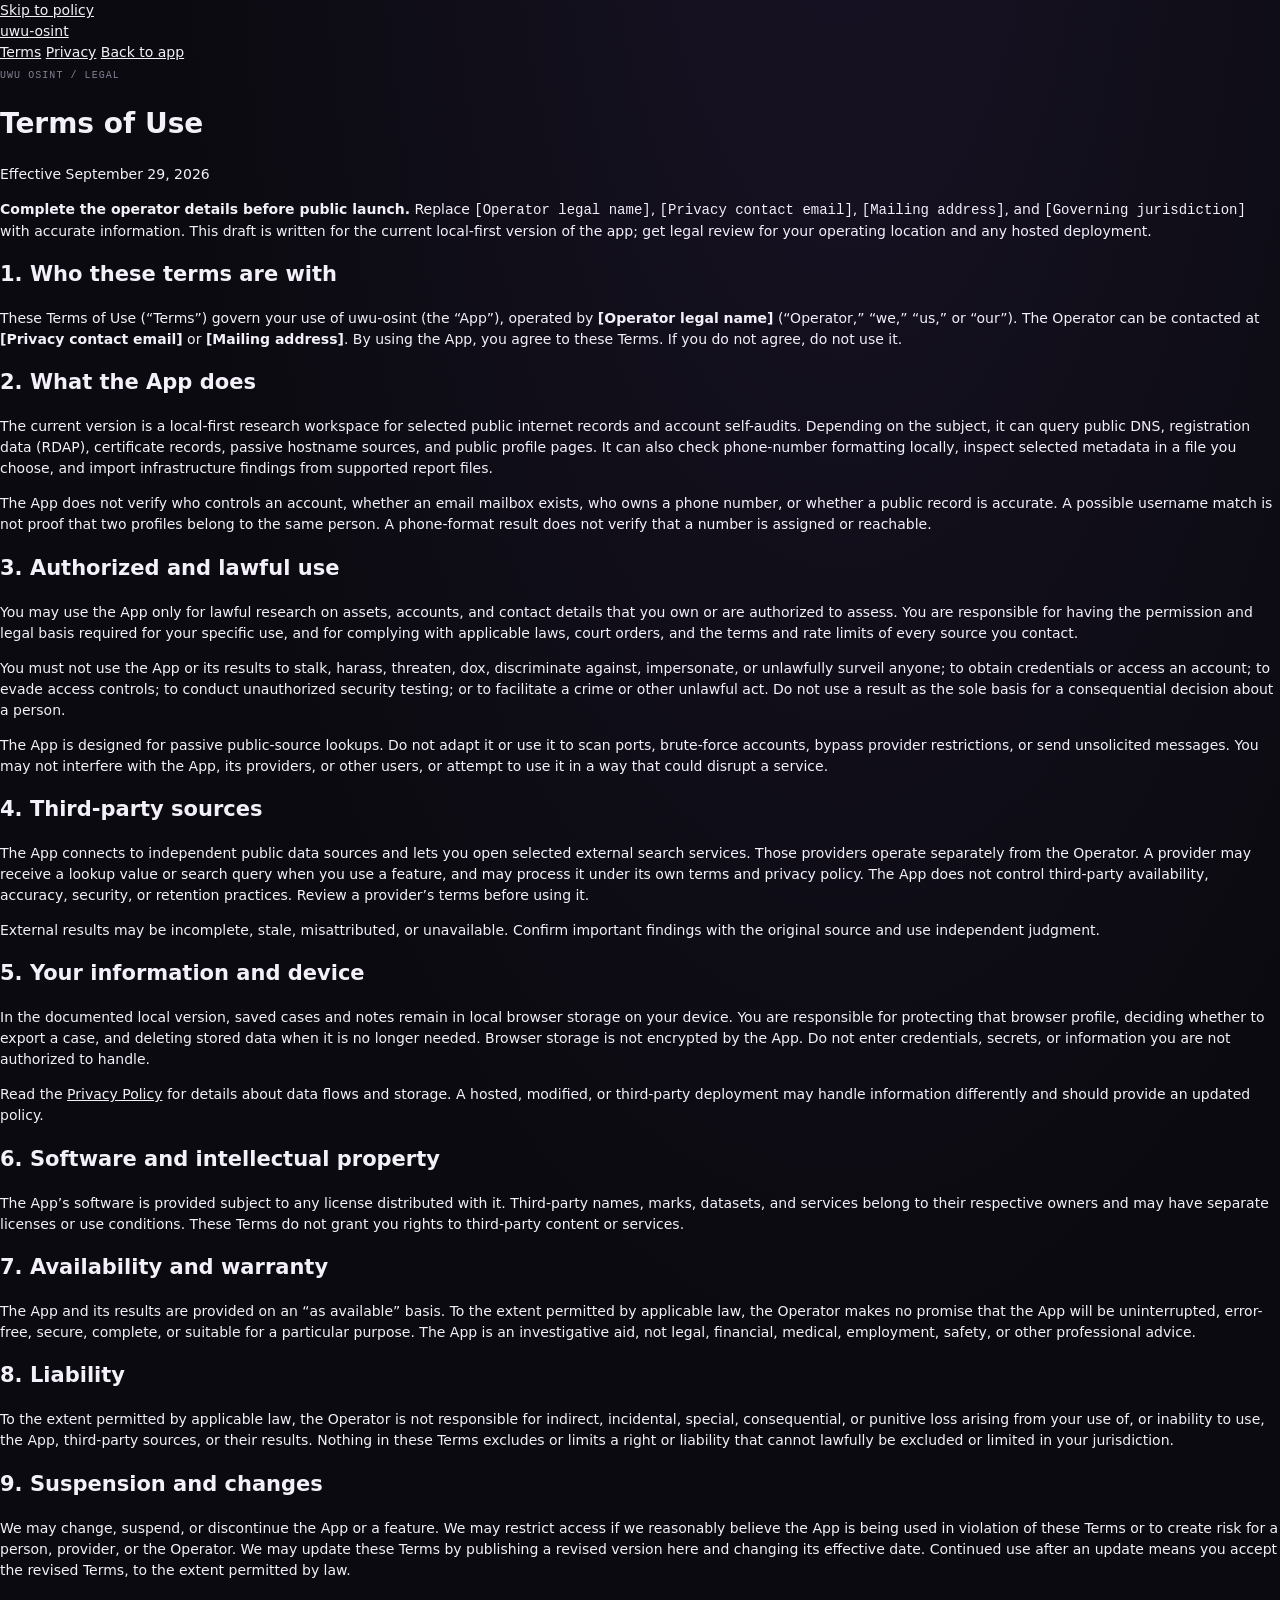
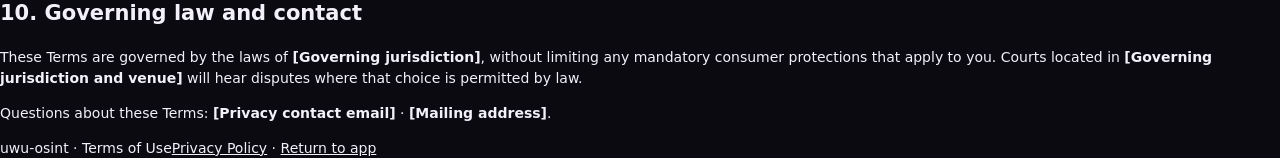
==== src/terms.html @ 49c63d44 "Add terms of use and privacy policy pages" ====
<!doctype html>
<html lang="en">
  <head>
    <meta charset="utf-8" />
    <meta name="viewport" content="width=device-width, initial-scale=1" />
    <meta name="theme-color" content="#0c0b11" />
    <meta name="description" content="Terms governing use of the uwu-osint local-first public information research tool." />
    <title>Terms of Use — uwu-osint</title>
    <link rel="stylesheet" href="/styles.css" />
  </head>
  <body class="legal-page">
    <a class="skip-link" href="#main-content">Skip to policy</a>
    <header class="legal-topbar">
      <a class="legal-brand" href="/">uwu<span>-osint</span></a>
      <nav class="legal-nav" aria-label="Legal pages">
        <a href="/terms.html" aria-current="page">Terms</a>
        <a href="/privacy.html">Privacy</a>
        <a href="/">Back to app</a>
      </nav>
    </header>
    <main class="legal-shell" id="main-content">
      <div class="legal-heading">
        <span class="eyebrow">UWU OSINT / LEGAL</span>
        <h1>Terms of Use</h1>
        <p>Effective September 29, 2026</p>
      </div>
      <aside class="legal-notice" role="note">
        <strong>Complete the operator details before public launch.</strong>
        Replace <code>[Operator legal name]</code>, <code>[Privacy contact email]</code>, <code>[Mailing address]</code>, and <code>[Governing jurisdiction]</code> with accurate information. This draft is written for the current local-first version of the app; get legal review for your operating location and any hosted deployment.
      </aside>
      <article class="legal-content">
        <section>
          <h2>1. Who these terms are with</h2>
          <p>These Terms of Use (“Terms”) govern your use of uwu-osint (the “App”), operated by <strong>[Operator legal name]</strong> (“Operator,” “we,” “us,” or “our”). The Operator can be contacted at <strong>[Privacy contact email]</strong> or <strong>[Mailing address]</strong>. By using the App, you agree to these Terms. If you do not agree, do not use it.</p>
        </section>
        <section>
          <h2>2. What the App does</h2>
          <p>The current version is a local-first research workspace for selected public internet records and account self-audits. Depending on the subject, it can query public DNS, registration data (RDAP), certificate records, passive hostname sources, and public profile pages. It can also check phone-number formatting locally, inspect selected metadata in a file you choose, and import infrastructure findings from supported report files.</p>
          <p>The App does not verify who controls an account, whether an email mailbox exists, who owns a phone number, or whether a public record is accurate. A possible username match is not proof that two profiles belong to the same person. A phone-format result does not verify that a number is assigned or reachable.</p>
        </section>
        <section>
          <h2>3. Authorized and lawful use</h2>
          <p>You may use the App only for lawful research on assets, accounts, and contact details that you own or are authorized to assess. You are responsible for having the permission and legal basis required for your specific use, and for complying with applicable laws, court orders, and the terms and rate limits of every source you contact.</p>
          <p>You must not use the App or its results to stalk, harass, threaten, dox, discriminate against, impersonate, or unlawfully surveil anyone; to obtain credentials or access an account; to evade access controls; to conduct unauthorized security testing; or to facilitate a crime or other unlawful act. Do not use a result as the sole basis for a consequential decision about a person.</p>
          <p>The App is designed for passive public-source lookups. Do not adapt it or use it to scan ports, brute-force accounts, bypass provider restrictions, or send unsolicited messages. You may not interfere with the App, its providers, or other users, or attempt to use it in a way that could disrupt a service.</p>
        </section>
        <section>
          <h2>4. Third-party sources</h2>
          <p>The App connects to independent public data sources and lets you open selected external search services. Those providers operate separately from the Operator. A provider may receive a lookup value or search query when you use a feature, and may process it under its own terms and privacy policy. The App does not control third-party availability, accuracy, security, or retention practices. Review a provider’s terms before using it.</p>
          <p>External results may be incomplete, stale, misattributed, or unavailable. Confirm important findings with the original source and use independent judgment.</p>
        </section>
        <section>
          <h2>5. Your information and device</h2>
          <p>In the documented local version, saved cases and notes remain in local browser storage on your device. You are responsible for protecting that browser profile, deciding whether to export a case, and deleting stored data when it is no longer needed. Browser storage is not encrypted by the App. Do not enter credentials, secrets, or information you are not authorized to handle.</p>
          <p>Read the <a href="/privacy.html">Privacy Policy</a> for details about data flows and storage. A hosted, modified, or third-party deployment may handle information differently and should provide an updated policy.</p>
        </section>
        <section>
          <h2>6. Software and intellectual property</h2>
          <p>The App’s software is provided subject to any license distributed with it. Third-party names, marks, datasets, and services belong to their respective owners and may have separate licenses or use conditions. These Terms do not grant you rights to third-party content or services.</p>
        </section>
        <section>
          <h2>7. Availability and warranty</h2>
          <p>The App and its results are provided on an “as available” basis. To the extent permitted by applicable law, the Operator makes no promise that the App will be uninterrupted, error-free, secure, complete, or suitable for a particular purpose. The App is an investigative aid, not legal, financial, medical, employment, safety, or other professional advice.</p>
        </section>
        <section>
          <h2>8. Liability</h2>
          <p>To the extent permitted by applicable law, the Operator is not responsible for indirect, incidental, special, consequential, or punitive loss arising from your use of, or inability to use, the App, third-party sources, or their results. Nothing in these Terms excludes or limits a right or liability that cannot lawfully be excluded or limited in your jurisdiction.</p>
        </section>
        <section>
          <h2>9. Suspension and changes</h2>
          <p>We may change, suspend, or discontinue the App or a feature. We may restrict access if we reasonably believe the App is being used in violation of these Terms or to create risk for a person, provider, or the Operator. We may update these Terms by publishing a revised version here and changing its effective date. Continued use after an update means you accept the revised Terms, to the extent permitted by law.</p>
        </section>
        <section>
          <h2>10. Governing law and contact</h2>
          <p>These Terms are governed by the laws of <strong>[Governing jurisdiction]</strong>, without limiting any mandatory consumer protections that apply to you. Courts located in <strong>[Governing jurisdiction and venue]</strong> will hear disputes where that choice is permitted by law.</p>
          <p>Questions about these Terms: <strong>[Privacy contact email]</strong> · <strong>[Mailing address]</strong>.</p>
        </section>
      </article>
      <footer class="legal-footer"><span>uwu-osint · Terms of Use</span><span><a href="/privacy.html">Privacy Policy</a> · <a href="/">Return to app</a></span></footer>
    </main>
  </body>
</html>
---- styles.css ----
:root {
  color-scheme: dark;
  --bg: #0b0a10;
  --panel: #121119;
  --panel-raised: #17151f;
  --panel-hover: #1d1b27;
  --border: rgba(234, 228, 255, .085);
  --border-strong: rgba(234, 228, 255, .14);
  --text: #f3f0fa;
  --muted: #9894a7;
  --faint: #696677;
  --lilac: #b7a4ff;
  --lilac-bright: #cbbaff;
  --mint: #a5e2c3;
  --warning: #e7bd7c;
  --danger: #df929e;
  --sans: "DM Sans", Inter, ui-sans-serif, system-ui, -apple-system, BlinkMacSystemFont, "Segoe UI", sans-serif;
  --display: Manrope, var(--sans);
  --mono: "DM Mono", "SFMono-Regular", Consolas, monospace;
}

* { box-sizing: border-box; }

html { min-width: 320px; background: var(--bg); }

body {
  margin: 0;
  color: var(--text);
  background:
    radial-gradient(ellipse at 66% -12%, rgba(97, 69, 158, .15), transparent 42rem),
    var(--bg);
  font-family: var(--sans);
  font-size: 14px;
  line-height: 1.5;
  -webkit-font-smoothing: antialiased;
}

button, input, textarea { color: inherit; font: inherit; }
button { cursor: pointer; }
a { color: inherit; }
button:focus-visible, a:focus-visible, input:focus-visible, textarea:focus-visible, select:focus-visible { outline: 2px solid var(--lilac); outline-offset: 3px; }

.app-shell { min-height: 100vh; display: grid; grid-template-columns: 248px minmax(0, 1fr); }

.sidebar {
  position: sticky;
  top: 0;
  display: flex;
  flex-direction: column;
  height: 100vh;
  min-height: 620px;
  padding: 27px 16px 17px;
  overflow: hidden;
  background: rgba(15, 14, 21, .91);
  border-right: 1px solid var(--border);
}

.brand-lockup { display: flex; align-items: center; gap: 11px; padding: 1px 10px 21px; }
.brand-mark { position: relative; display: grid; place-items: center; width: 36px; height: 36px; border: 1px solid rgba(183, 164, 255, .44); border-radius: 12px; color: var(--lilac-bright); font: 800 17px var(--display); letter-spacing: -3px; padding-right: 3px; background: linear-gradient(140deg, rgba(183, 164, 255, .16), rgba(183, 164, 255, .025)); box-shadow: 0 0 24px rgba(141, 113, 233, .13); }
.brand-mark span { color: #f5d8fd; }
.brand-lockup b { display: block; font: 800 16px var(--display); letter-spacing: -.6px; }
.brand-lockup b span { color: var(--lilac); }
.brand-lockup small { display: block; margin-top: 1px; color: var(--faint); font: 9px var(--mono); letter-spacing: .8px; }
.sidebar-rule { height: 1px; background: var(--border); margin: 0 7px 22px; }
.side-label, .eyebrow { color: #858093; font: 10px var(--mono); letter-spacing: 1.05px; }
.side-label { padding: 0 11px; margin-bottom: 9px; }
.side-link { position: relative; display: flex; align-items: center; gap: 11px; width: 100%; height: 39px; padding: 0 11px; border: 0; border-radius: 8px; background: transparent; color: #a9a5b5; text-align: left; font-size: 12px; transition: background .16s ease, color .16s ease; }
.side-link:hover { background: rgba(255,255,255,.035); color: var(--text); }
.side-link.selected { background: rgba(183, 164, 255, .105); color: #e7ddff; }
.side-icon { width: 17px; color: #9791a8; font-size: 16px; text-align: center; }
.side-link.selected .side-icon { color: var(--lilac); }
.nav-dot { width: 5px; height: 5px; margin-left: auto; border-radius: 50%; background: var(--lilac); box-shadow: 0 0 8px var(--lilac); }
.case-section-heading { display: flex; align-items: center; justify-content: space-between; margin: 28px 1px 10px; }
.case-section-heading .side-label { margin: 0; }
.case-count { min-width: 21px; padding: 1px 6px; border: 1px solid var(--border); border-radius: 10px; color: var(--muted); text-align: center; font: 10px var(--mono); }
.case-list { display: grid; align-content: start; gap: 3px; overflow-y: auto; scrollbar-width: thin; scrollbar-color: #373242 transparent; }
.case-item { display: flex; align-items: center; gap: 9px; width: 100%; min-width: 0; padding: 8px 8px; border: 1px solid transparent; border-radius: 9px; background: transparent; text-align: left; transition: background .15s ease, border-color .15s ease; }
.case-item:hover { background: rgba(255,255,255,.035); }
.case-item.active { border-color: rgba(183,164,255,.17); background: rgba(183,164,255,.065); }
.case-avatar { display: grid; flex: 0 0 28px; place-items: center; width: 28px; height: 28px; border: 1px solid rgba(183,164,255,.16); border-radius: 8px; color: #c4b4ff; background: rgba(183,164,255,.085); font: 11px var(--mono); }
.case-item-copy { display: grid; min-width: 0; gap: 1px; }
.case-item-copy b { overflow: hidden; color: #e4e0eb; font-size: 11px; font-weight: 600; text-overflow: ellipsis; white-space: nowrap; }
.case-item-copy small { color: var(--faint); font: 9px var(--mono); letter-spacing: .3px; }
.case-arrow { margin-left: auto; color: #706b7e; font-size: 18px; opacity: 0; }
.case-item:hover .case-arrow, .case-item.active .case-arrow { opacity: 1; }
.case-list-empty { padding: 11px; color: #817d8d; font-size: 11px; line-height: 1.8; }
.case-list-empty span { color: #928d9b; }
.sidebar-bottom { margin-top: auto; padding: 15px 10px 0; border-top: 1px solid var(--border); }
.clear-cases-button { width: fit-content; padding: 4px 0; border: 0; background: transparent; color: #c88f99; font-size: 9px; text-align: left; }
.clear-cases-button:hover { color: #f0b3bd; text-decoration: underline; text-underline-offset: 3px; }
.local-indicator { display: flex; align-items: center; gap: 8px; color: #b8b2c4; font-size: 10px; }
.local-indicator i, .passive-label i { display: inline-block; width: 6px; height: 6px; border-radius: 50%; background: var(--mint); box-shadow: 0 0 9px rgba(165,226,195,.65); }
.sidebar-bottom p { margin: 8px 0 20px; color: var(--faint); font-size: 10px; line-height: 1.6; }
.version-label { display: flex; justify-content: space-between; color: #898493; font: 9px var(--mono); letter-spacing: .6px; }
.version-label span { color: #9792a0; }

.main-content { min-width: 0; }
.topbar { position: sticky; z-index: 3; top: 0; display: flex; justify-content: space-between; align-items: center; height: 57px; padding: 0 44px; border-bottom: 1px solid rgba(234,228,255,.065); background: rgba(11,10,16,.83); backdrop-filter: blur(16px); }
.breadcrumb { display: flex; align-items: center; gap: 10px; color: #7c7888; font-size: 11px; }
.breadcrumb i { color: #494655; font-style: normal; }
.breadcrumb b { color: #c8c4d1; font-weight: 500; }
.topbar-actions { display: flex; align-items: center; gap: 16px; }
.passive-label { display: flex; align-items: center; gap: 7px; color: #a2d6ba; font: 9px var(--mono); letter-spacing: .7px; }
.passive-label i { width: 5px; height: 5px; }
.icon-button { display: grid; place-items: center; width: 30px; height: 30px; border: 1px solid var(--border-strong); border-radius: 8px; background: #14121c; color: #d1c6fb; font-size: 17px; }
.icon-button:hover { border-color: rgba(183,164,255,.45); background: rgba(183,164,255,.1); }
.icon-button:disabled { cursor: wait; opacity: .55; }

.content-wrap { width: min(1140px, 100%); margin: 0 auto; padding: 39px 44px 24px; }
.page-heading { position: relative; display: flex; align-items: center; justify-content: space-between; min-height: 124px; overflow: hidden; }
.page-heading .eyebrow { color: #a492d8; }
.page-heading h1 { margin: 10px 0 5px; font: 600 clamp(27px, 3vw, 36px)/1.12 var(--display); letter-spacing: -1.5px; }
.page-heading h1 em { color: var(--lilac); font-style: normal; }
.page-heading p { margin: 0; color: #9390a0; font-size: 12px; }
.heading-ornament { position: relative; display: grid; flex: 0 0 160px; place-items: center; width: 160px; height: 120px; opacity: .87; }
.ornament-ring { position: absolute; border: 1px solid rgba(183,164,255,.15); border-radius: 50%; transform: rotate(-25deg); }
.ring-one { width: 126px; height: 74px; }
.ring-two { width: 91px; height: 117px; transform: rotate(48deg); border-color: rgba(222,178,250,.14); }
.ornament-core { display: grid; place-items: center; width: 43px; height: 43px; border: 1px solid rgba(199,180,255,.45); border-radius: 15px; background: radial-gradient(circle at 40% 30%, rgba(193,167,255,.24), rgba(79,59,118,.16)); color: #dfd1ff; font: 700 12px var(--display); transform: rotate(-10deg); box-shadow: 0 0 35px rgba(157,130,240,.18); }

.search-panel { display: grid; grid-template-columns: 43px minmax(180px, 1fr) 1px minmax(280px, 370px); align-items: center; min-height: 84px; margin: 23px 0 22px; padding: 14px 17px; border: 1px solid rgba(183,164,255,.18); border-radius: 13px; background: linear-gradient(112deg, rgba(28,25,40,.98), rgba(19,17,26,.96)); box-shadow: 0 12px 45px rgba(0,0,0,.15), inset 0 1px rgba(255,255,255,.025); }
.search-icon { display: grid; place-items: center; width: 33px; height: 33px; border: 1px solid rgba(183,164,255,.17); border-radius: 9px; color: var(--lilac); background: rgba(183,164,255,.07); font-size: 21px; }
.search-input-wrap { display: grid; align-content: center; min-width: 0; padding: 0 14px 0 4px; }
.search-input-wrap label { margin-bottom: 1px; color: #858093; font: 9px var(--mono); letter-spacing: .75px; }
.search-input-wrap input { width: 100%; min-width: 0; padding: 0; border: 0; outline: none; background: transparent; color: var(--text); font: 600 15px var(--display); letter-spacing: -.2px; }
.search-input-wrap input::placeholder { color: #918b9d; font-weight: 500; }
.search-input-wrap input:focus-visible { outline: 2px solid var(--lilac); outline-offset: 4px; border-radius: 3px; }
.search-hint { margin-top: 3px; color: #938d9f; font-size: 9px; }
.account-filter { display: grid; gap: 3px; width: min(260px, 100%); margin-top: 8px; }
.account-filter[hidden] { display: none; }
.account-filter label { color: #858093; font: 8px var(--mono); letter-spacing: .6px; }
.account-filter select { width: 100%; min-height: 27px; padding: 0 7px; border: 1px solid rgba(234,228,255,.1); border-radius: 5px; background: #17151f; color: #c8c1d7; font-size: 9px; }
.search-divider { height: 45px; background: var(--border-strong); }
.scope-check { display: flex; align-items: center; justify-content: space-between; gap: 11px; padding-left: 17px; }
.scope-check label { display: flex; align-items: center; gap: 8px; min-width: 0; color: #9792a3; font-size: 10px; line-height: 1.35; cursor: pointer; }
.scope-check input { position: absolute; width: 1px; height: 1px; opacity: 0; }
.custom-check { position: relative; flex: 0 0 15px; width: 15px; height: 15px; border: 1px solid #635d70; border-radius: 4px; background: rgba(255,255,255,.025); }
.scope-check input:checked + .custom-check { border-color: var(--lilac); background: var(--lilac); }
.scope-check input:checked + .custom-check::after { position: absolute; top: 1px; left: 4px; width: 4px; height: 8px; border: solid #211a35; border-width: 0 2px 2px 0; content: ""; transform: rotate(45deg); }
.scope-check input:focus-visible + .custom-check { outline: 2px solid var(--lilac); outline-offset: 3px; }
.submit-button { display: flex; flex: 0 0 auto; align-items: center; justify-content: center; gap: 11px; min-width: 119px; height: 38px; padding: 0 12px; border: 1px solid rgba(205,190,255,.7); border-radius: 8px; background: linear-gradient(135deg, #c5b4ff, #ab96f2); color: #201932; font-size: 11px; font-weight: 700; box-shadow: 0 5px 17px rgba(147,119,232,.16); transition: transform .16s ease, filter .16s ease; }
.submit-button:hover:not(:disabled) { filter: brightness(1.08); transform: translateY(-1px); }
.submit-button:disabled { cursor: wait; opacity: .78; }
.submit-button span:not(.spinner) { font-size: 15px; }
.spinner { width: 12px; height: 12px; border: 2px solid rgba(32,25,50,.3); border-top-color: #201932; border-radius: 50%; animation: spin .75s linear infinite; }
@keyframes spin { to { transform: rotate(360deg); } }
.flash-message { margin: -11px 0 18px; padding: 9px 12px; border: 1px solid transparent; border-radius: 8px; font-size: 11px; }
.flash-message.error { border-color: rgba(223,146,158,.26); background: rgba(223,146,158,.07); color: #e8acb5; }
.flash-message.success { border-color: rgba(165,226,195,.22); background: rgba(165,226,195,.07); color: #a7dfbf; }
.privacy-disclosure { margin: -9px 0 16px; color: #aaa4b2; font-size: 10px; }
.privacy-disclosure summary { width: fit-content; color: #c2b4ea; cursor: pointer; }
.privacy-disclosure p { max-width: 780px; margin: 8px 0 0; padding: 10px 12px; border: 1px solid var(--border); border-radius: 8px; background: rgba(19,18,26,.76); color: #aaa4b2; line-height: 1.65; }
.sr-only { position: absolute; width: 1px; height: 1px; overflow: hidden; clip: rect(0,0,0,0); white-space: nowrap; clip-path: inset(50%); }
.mobile-case-tools { display: none; }

.case-title-row { display: flex; justify-content: space-between; align-items: center; margin: 29px 1px 18px; }
.subject-line { display: flex; align-items: center; gap: 10px; }
.subject-dot { width: 8px; height: 8px; border-radius: 50%; background: var(--mint); box-shadow: 0 0 12px rgba(165,226,195,.42); }
.subject-line h2 { margin: 0; color: #f0edf6; font: 600 19px var(--display); letter-spacing: -.5px; }
.type-tag, .tag { padding: 3px 7px; border: 1px solid rgba(183,164,255,.16); border-radius: 5px; background: rgba(183,164,255,.07); color: #c0b0f5; font: 9px var(--mono); text-transform: uppercase; }
.case-title-row p { margin: 5px 0 0 18px; color: #797586; font-size: 10px; }
.middle-dot { margin: 0 5px; color: #4b4756; }
.delete-button { padding: 6px 9px; border: 1px solid transparent; border-radius: 7px; background: transparent; color: #777282; font-size: 10px; }
.delete-button:hover { border-color: rgba(223,146,158,.2); background: rgba(223,146,158,.055); color: #dda1a9; }
.delete-button span { margin-left: 4px; font-size: 14px; }
.result-tabs { display: flex; gap: 5px; padding-bottom: 1px; border-bottom: 1px solid var(--border); }
.result-tab { position: relative; display: flex; align-items: center; gap: 8px; padding: 10px 13px 12px; border: 0; background: transparent; color: #858091; font-size: 11px; }
.result-tab span { color: #928ca2; font-size: 14px; }
.result-tab:hover:not(:disabled) { color: #e7e2f1; }
.result-tab.active { color: #e1d8ff; }
.result-tab.active span { color: var(--lilac); }
.result-tab.active::after { position: absolute; right: 9px; bottom: -1px; left: 9px; height: 2px; border-radius: 2px 2px 0 0; background: var(--lilac); content: ""; box-shadow: 0 -2px 8px rgba(183,164,255,.36); }
.result-tab:disabled { cursor: not-allowed; opacity: .4; }
.result-content { padding-top: 20px; }

.metrics-grid { display: grid; grid-template-columns: repeat(4, minmax(0,1fr)); gap: 10px; }
.metric-card { min-width: 0; min-height: 105px; padding: 15px 16px 13px; border: 1px solid var(--border); border-radius: 10px; background: linear-gradient(145deg, rgba(23,21,31,.96), rgba(18,17,24,.94)); }
.metric-label { display: block; color: #8c8798; font-size: 10px; }
.metric-card strong { display: block; margin-top: 7px; color: #eeeaf6; font: 600 25px var(--display); letter-spacing: -1px; }
.metric-card .metric-word { font-size: 20px; letter-spacing: -.6px; }
.metric-card .metric-time { font-size: 13px; letter-spacing: -.1px; }
.metric-foot { display: block; overflow: hidden; margin-top: 3px; color: #9691a0; font-size: 9px; text-overflow: ellipsis; white-space: nowrap; }
.overview-grid { display: grid; grid-template-columns: 1fr 1fr; gap: 10px; margin-top: 11px; }
.panel { min-width: 0; border: 1px solid var(--border); border-radius: 10px; background: rgba(19,18,26,.84); }
.overview-panel { min-height: 169px; padding: 16px 17px; }
.registration-panel { grid-column: 1 / -1; min-height: 130px; }
.panel-heading { display: flex; justify-content: space-between; align-items: center; gap: 14px; margin-bottom: 15px; }
.panel-heading h3 { margin: 4px 0 0; color: #e5e1ec; font: 600 14px var(--display); letter-spacing: -.15px; }
.panel-heading .eyebrow { font-size: 9px; letter-spacing: .85px; }
.panel-caption { color: #6c6878; font-size: 9px; }
.text-button { flex: 0 0 auto; padding: 5px 0 5px 8px; border: 0; background: transparent; color: #aaa0ca; font-size: 10px; }
.text-button:hover { color: var(--lilac-bright); }
.text-button span { margin-left: 5px; }
.pill-row { display: flex; flex-wrap: wrap; gap: 6px; }
.mini-pill { padding: 5px 8px; border: 1px solid rgba(183,164,255,.13); border-radius: 6px; background: rgba(183,164,255,.055); color: #a9a4b5; font: 10px var(--mono); }
.mini-pill b { color: #c6b6f7; font-weight: 500; }
.muted, .subtle-note { color: #9792a0; font-size: 10px; }
.subtle-note { margin-top: 12px; }
.summary-number { color: #e5def6; font: 600 24px var(--display); letter-spacing: -.8px; }
.summary-number span { color: #9691a1; font: 11px var(--sans); letter-spacing: 0; }
.inline-error { padding: 8px 10px; border: 1px solid rgba(223,146,158,.13); border-radius: 7px; background: rgba(223,146,158,.045); color: #bf8e96; font-size: 10px; }
.detail-list { display: grid; }
.detail-row { display: grid; grid-template-columns: 140px minmax(0,1fr); gap: 15px; padding: 8px 0; border-bottom: 1px solid rgba(234,228,255,.055); font-size: 10px; }
.detail-row:last-child { border-bottom: 0; }
.detail-row span { color: #9792a0; }
.detail-row b { overflow-wrap: anywhere; color: #c9c5d1; font-weight: 500; }

.source-link { display: inline-flex; align-items: center; gap: 5px; color: #b8a8f2; font-size: 10px; text-decoration: none; white-space: nowrap; }
.source-link:hover { color: #ded3ff; text-decoration: underline; text-underline-offset: 3px; }
.source-link span { font-size: 12px; }
.sources-panel { margin-top: 11px; padding: 16px 17px 14px; }
.source-grid { display: grid; grid-template-columns: repeat(3, minmax(0,1fr)); gap: 8px; }
.source-card { min-width: 0; padding: 11px 11px 9px; border: 1px solid rgba(234,228,255,.065); border-radius: 8px; background: rgba(255,255,255,.016); }
.source-card-top, .source-card-bottom { display: flex; justify-content: space-between; align-items: center; gap: 5px; }
.source-symbol { display: grid; place-items: center; width: 23px; height: 23px; border-radius: 7px; background: rgba(183,164,255,.09); color: #c2b2fa; font-size: 13px; }
.status-badge { display: inline-flex; align-items: center; gap: 5px; padding: 3px 6px; border: 1px solid transparent; border-radius: 20px; font: 8px var(--mono); }
.status-badge i { width: 4px; height: 4px; border-radius: 50%; background: currentColor; }
.status-badge.available { border-color: rgba(165,226,195,.12); background: rgba(165,226,195,.05); color: #97cfb0; }
.status-badge.unavailable { border-color: rgba(223,146,158,.13); background: rgba(223,146,158,.04); color: #c68992; }
.source-name { overflow: hidden; margin-top: 10px; color: #ded9e8; font: 600 11px var(--display); text-overflow: ellipsis; white-space: nowrap; }
.source-description { overflow: hidden; margin-top: 2px; color: #a19bad; font-size: 9px; text-overflow: ellipsis; white-space: nowrap; }
.source-card-bottom { margin-top: 11px; padding-top: 8px; border-top: 1px solid rgba(234,228,255,.055); color: #9691a0; font: 8px var(--mono); }
.source-card-bottom .source-link { font-size: 9px; }
.notes-panel { margin-top: 11px; padding: 16px 17px; }
.saved-label { color: #6e697a; font-size: 9px; }
.notes-panel textarea { display: block; width: 100%; min-height: 72px; resize: vertical; padding: 10px 11px; border: 1px solid rgba(234,228,255,.085); border-radius: 7px; outline: none; background: rgba(8,7,12,.37); color: #d7d1e1; font-size: 11px; line-height: 1.6; }
.notes-panel textarea::placeholder { color: #646070; }
.notes-panel textarea:focus { border-color: rgba(183,164,255,.35); }

.tab-intro { display: flex; justify-content: space-between; align-items: flex-end; gap: 20px; margin: 5px 1px 16px; }
.tab-intro .eyebrow { color: #a492d8; font-size: 9px; }
.tab-intro h2 { margin: 5px 0 2px; font: 600 21px var(--display); letter-spacing: -.6px; }
.tab-intro p { margin: 0; color: #7d7888; font-size: 10px; }
.record-grid { display: grid; grid-template-columns: 1fr 1fr; gap: 9px; }
.record-panel { padding: 14px 15px; }
.record-heading { display: flex; align-items: center; justify-content: space-between; padding-bottom: 11px; border-bottom: 1px solid rgba(234,228,255,.06); }
.record-type { color: #c2b3f6; font: 9px var(--mono); letter-spacing: .8px; }
.record-heading h3 { margin: 3px 0 0; color: #dad5e4; font: 500 11px var(--display); }
.count-tag { display: grid; place-items: center; min-width: 23px; height: 23px; padding: 0 5px; border-radius: 7px; background: rgba(183,164,255,.08); color: #bbb0df; font: 10px var(--mono); }
.record-list { display: grid; gap: 1px; margin: 0; padding: 4px 0 0; list-style: none; }
.record-list li { display: flex; justify-content: space-between; align-items: start; gap: 12px; padding: 8px 0; border-bottom: 1px solid rgba(234,228,255,.04); }
.record-list li:last-child { border-bottom: 0; }
.record-list code, .table-panel code { overflow-wrap: anywhere; color: #d0c8e9; font: 10px/1.55 var(--mono); }
.record-list li span { flex: 0 0 auto; color: #9691a0; font: 9px var(--mono); }
.empty-record { padding: 14px 0 4px; color: #9691a0; font-size: 10px; }
.notice { margin-bottom: 12px; padding: 9px 11px; border: 1px solid rgba(183,164,255,.13); border-radius: 7px; background: rgba(183,164,255,.045); color: #b4a9d4; font-size: 10px; }
.warning-notice { border-color: rgba(231,189,124,.2); background: rgba(231,189,124,.05); color: #c9ad82; }
.tab-intro + .source-grid, .record-grid + .source-grid, .table-panel + .source-grid { margin-top: 12px; }
.table-panel { overflow-x: auto; }
table { width: 100%; border-collapse: collapse; text-align: left; }
th { padding: 12px 14px; border-bottom: 1px solid var(--border-strong); color: #9691a0; font: 9px var(--mono); letter-spacing: .5px; text-transform: uppercase; }
td { padding: 11px 14px; border-bottom: 1px solid rgba(234,228,255,.05); color: #aaa5b4; font-size: 10px; white-space: nowrap; }
td:first-child { min-width: 260px; white-space: normal; }
tbody tr:hover { background: rgba(255,255,255,.018); }
.tag { display: inline-block; padding: 2px 6px; font-size: 8px; }
.compact-empty { min-height: 145px !important; }
.registration-details { padding: 6px 16px; }
.events-panel { margin-top: 10px; padding: 16px; }
.events-panel .panel-heading { margin-bottom: 8px; }
.event-list { display: grid; }
.event-row { display: grid; grid-template-columns: 10px minmax(100px,1fr) minmax(160px, .7fr); align-items: center; gap: 10px; min-height: 36px; border-bottom: 1px solid rgba(234,228,255,.05); color: #aaa5b4; font-size: 10px; }
.event-row:last-child { border: 0; }
.event-row b { font-weight: 500; text-transform: capitalize; }
.event-row time { color: #9691a0; font: 9px var(--mono); text-align: right; }
.event-dot { width: 5px; height: 5px; border-radius: 50%; background: #b7a4ff; box-shadow: 0 0 7px rgba(183,164,255,.45); }
.history-list { margin-top: 12px; padding: 15px 16px 8px; }
.history-list .panel-heading { margin-bottom: 6px; }
.history-item { display: grid; grid-template-columns: 64px minmax(130px, auto) minmax(0,1fr); align-items: start; gap: 10px; padding: 9px 0; border-top: 1px solid rgba(234,228,255,.05); color: #c8c3d1; font-size: 10px; }
.history-item time { color: #9691a0; font: 9px var(--mono); }
.history-item span { color: #a29dab; }
.empty-panel { display: grid; justify-items: start; min-height: 218px; align-content: center; padding: 30px; border: 1px dashed rgba(234,228,255,.13); border-radius: 10px; background: rgba(19,18,26,.55); }
.empty-glyph { display: grid; place-items: center; width: 34px; height: 34px; margin-bottom: 13px; border: 1px solid rgba(183,164,255,.18); border-radius: 10px; background: rgba(183,164,255,.07); color: #c7b7fc; font-size: 17px; }
.empty-panel h3 { margin: 0; color: #ded9e8; font: 600 15px var(--display); }
.empty-panel p { max-width: 430px; margin: 5px 0 12px; color: #a19ba9; font-size: 11px; }

.tool-intro { display: flex; justify-content: space-between; align-items: flex-end; gap: 22px; margin: 5px 1px 14px; }
.tool-intro h2 { margin: 5px 0 3px; color: #e5e0ee; font: 600 21px var(--display); letter-spacing: -.5px; }
.tool-intro p, .tool-copy { max-width: 650px; margin: 0; color: #a19ba9; font-size: 10px; line-height: 1.7; }
.tool-count { display: grid; justify-items: end; gap: 1px; color: #9691a0; font-size: 9px; white-space: nowrap; }
.tool-count strong { color: #d7caff; font: 600 23px var(--display); }
.tool-card-grid { display: grid; grid-template-columns: repeat(2, minmax(0,1fr)); gap: 9px; }
.integration-card { padding: 15px 16px 12px; }
.integration-top { display: flex; justify-content: space-between; align-items: center; margin-bottom: 12px; }
.integration-icon { display: grid; place-items: center; width: 30px; height: 30px; border: 1px solid rgba(183,164,255,.16); border-radius: 9px; background: rgba(183,164,255,.07); color: #c9b9ff; font-size: 16px; }
.integration-card h3 { margin: 5px 0 5px; color: #e5e0ed; font: 600 14px var(--display); }
.integration-card p { min-height: 48px; margin: 0; color: #a19ba9; font-size: 10px; line-height: 1.65; }
.integration-status { display: inline-flex; align-items: center; gap: 5px; padding: 3px 6px; border: 1px solid rgba(165,226,195,.12); border-radius: 20px; background: rgba(165,226,195,.045); color: #97cfb0; font: 8px var(--mono); }
.integration-status i { width: 4px; height: 4px; border-radius: 50%; background: currentColor; }
.integration-footer { display: flex; justify-content: space-between; align-items: center; margin-top: 11px; padding-top: 8px; border-top: 1px solid rgba(234,228,255,.055); color: #706b7b; font: 9px var(--mono); }
.tool-workbench { margin-top: 11px; padding: 16px 17px; }
.tool-workbench .tool-copy { margin: -3px 0 13px; }
.external-query-row { display: grid; grid-template-columns: minmax(0,1fr) minmax(210px,auto); align-items: end; gap: 12px; margin: 13px 0 12px; }
.external-query-field { display: grid; gap: 5px; min-width: 0; color: #858093; font: 8px var(--mono); letter-spacing: .65px; }
.external-query-field input { width: 100%; min-height: 36px; padding: 0 10px; border: 1px solid var(--border-strong); border-radius: 7px; outline: 0; background: rgba(8,7,12,.35); color: #e4deef; font: 11px var(--sans); letter-spacing: 0; }
.external-query-field input:focus { border-color: rgba(183,164,255,.55); box-shadow: 0 0 0 2px rgba(183,164,255,.08); }
.external-query-field input::placeholder { color: #918b9d; }
.external-scope { min-height: 36px; }
.external-source-grid { display: grid; grid-template-columns: repeat(2,minmax(0,1fr)); gap: 8px; }
.external-source-card { display: grid; grid-template-columns: minmax(0,1fr) auto; align-items: center; gap: 8px 12px; padding: 10px 11px; border: 1px solid rgba(234,228,255,.07); border-radius: 8px; background: rgba(8,7,12,.18); }
.external-source-heading { display: flex; align-items: center; gap: 8px; min-width: 0; }
.external-source-heading .integration-icon { flex: 0 0 30px; }
.external-source-heading b { overflow: hidden; color: #d7d1e1; font-size: 10px; text-overflow: ellipsis; white-space: nowrap; }
.external-source-card p { grid-column: 1; margin: 0; color: #a19ba9; font-size: 9px; line-height: 1.5; }
.external-source-card .secondary-button { grid-column: 2; grid-row: 1 / span 2; white-space: nowrap; }
.external-source-card .secondary-button span { margin-left: 5px; }
.file-audit-controls, .import-controls { display: flex; align-items: center; flex-wrap: wrap; gap: 9px; }
.file-picker { display: inline-flex; align-items: center; min-height: 34px; padding: 0 10px; border: 1px solid var(--border-strong); border-radius: 7px; background: rgba(255,255,255,.025); color: #b8afcf; font-size: 10px; cursor: pointer; }
.file-picker:hover { border-color: rgba(183,164,255,.35); background: rgba(183,164,255,.055); }
.file-picker:focus-within { outline: 2px solid var(--lilac); outline-offset: 3px; }
.file-picker input { position: absolute; width: 1px; height: 1px; overflow: hidden; clip: rect(0,0,0,0); white-space: nowrap; clip-path: inset(50%); }
.scope-check-inline { display: inline-flex; align-items: center; gap: 7px; color: #9a95a5; font-size: 10px; cursor: pointer; }
.scope-check-inline input { position: absolute; width: 1px; height: 1px; opacity: 0; }
.scope-check-inline input:focus-visible + .custom-check { outline: 2px solid var(--lilac); outline-offset: 3px; }
.scope-check-inline input:checked + .custom-check { border-color: var(--lilac); background: var(--lilac); }
.scope-check-inline input:checked + .custom-check::after { position: absolute; top: 1px; left: 4px; width: 4px; height: 8px; border: solid #211a35; border-width: 0 2px 2px 0; content: ""; transform: rotate(45deg); }
.secondary-button { min-height: 34px; padding: 0 12px; border: 1px solid rgba(183,164,255,.25); border-radius: 7px; background: rgba(183,164,255,.09); color: #cbbcff; font-size: 10px; font-weight: 600; }
.secondary-button:hover:not(:disabled) { border-color: rgba(183,164,255,.5); background: rgba(183,164,255,.14); }
.secondary-button:disabled { cursor: wait; opacity: .55; }
.tool-workbench select { min-height: 34px; padding: 0 28px 0 9px; border: 1px solid var(--border-strong); border-radius: 7px; background: #17151f; color: #c8c1d7; font-size: 10px; }
.metadata-result { margin-top: 15px; padding: 12px; border: 1px solid rgba(234,228,255,.07); border-radius: 8px; background: rgba(8,7,12,.24); }
.metadata-result-head { display: flex; justify-content: space-between; align-items: center; gap: 10px; padding-bottom: 10px; border-bottom: 1px solid rgba(234,228,255,.06); }
.metadata-result-head > div { display: grid; gap: 2px; }
.metadata-result-head b { color: #d7d1e1; font-size: 11px; }
.metadata-result-head small { color: #9691a0; font-size: 9px; }
.metadata-fields { display: grid; padding-top: 5px; }
.import-panel { margin-bottom: 11px; padding: 15px 16px; }
.import-footnote { margin: 10px 0 0; color: #9792a0; font-size: 9px; line-height: 1.6; }
.import-list { display: grid; gap: 9px; }
.imported-report { padding: 13px 15px; }
.imported-report-heading { display: flex; justify-content: space-between; align-items: center; gap: 12px; color: #746f80; font-size: 9px; }
.imported-report-heading > div { display: flex; align-items: center; gap: 8px; }
.imported-report-heading b { color: #c4bfce; font-size: 10px; font-weight: 500; }
.import-provenance { margin: 8px 0 0; color: #a19ba9; font-size: 9px; line-height: 1.55; overflow-wrap: anywhere; }
.imported-report ul { display: grid; gap: 4px; max-height: 380px; overflow: auto; margin: 10px 0 0; padding: 0; list-style: none; }
.imported-report li { display: flex; align-items: center; gap: 8px; padding: 5px 0; border-top: 1px solid rgba(234,228,255,.045); }
.network-graph-wrap { overflow-x: auto; scrollbar-width: thin; }
.network-graph { display: block; width: 100%; min-width: 540px; height: auto; }
.graph-edge, .graph-root-edge { fill: none; stroke: rgba(183,164,255,.2); stroke-width: 1; }
.graph-node { fill: #c9b8ff; filter: drop-shadow(0 0 4px rgba(183,164,255,.55)); }
.graph-root { fill: rgba(183,164,255,.12); stroke: rgba(183,164,255,.35); }
.graph-root-label, .graph-host { fill: #d3c6fa; font: 10px var(--mono); }
.graph-host { fill: #c4bdcf; font-size: 9px; }
.graph-ip { fill: #9691a0; font: 8px var(--mono); }
.graph-panel { margin-bottom: 10px; padding: 15px 16px 10px; }
.graph-panel .panel-heading { margin-bottom: 6px; }
.host-table td:nth-child(2) { line-height: 1.8; }
.account-summary { margin-top: 12px; }
.account-disclaimer { color: #988fa7; font-size: 10px; }
.account-chips { display: flex; flex-wrap: wrap; gap: 6px; }
.account-metrics { margin-bottom: 11px; }
.account-status { display: inline-flex; padding: 3px 7px; border-radius: 20px; font: 9px var(--mono); text-transform: uppercase; }
.account-status.found { background: rgba(165,226,195,.07); color: #9ed5b8; }
.account-status.not_found { background: rgba(255,255,255,.04); color: #9993a5; }
.account-status.unknown { background: rgba(231,189,124,.07); color: #d5b67d; }

.welcome-grid { display: grid; grid-template-columns: repeat(3, minmax(0,1fr)); gap: 10px; margin-top: 27px; }
.welcome-card { position: relative; min-height: 210px; padding: 18px 18px 14px; overflow: hidden; border: 1px solid var(--border); border-radius: 10px; background: linear-gradient(140deg, rgba(22,20,30,.91), rgba(15,14,21,.9)); }
.welcome-card::after { position: absolute; top: -44px; right: -42px; width: 105px; height: 105px; border: 1px solid rgba(183,164,255,.08); border-radius: 50%; box-shadow: 0 0 0 15px rgba(183,164,255,.018), 0 0 0 31px rgba(183,164,255,.012); content: ""; pointer-events: none; }
.welcome-icon { display: grid; place-items: center; width: 30px; height: 30px; margin-bottom: 17px; border: 1px solid rgba(183,164,255,.19); border-radius: 9px; background: rgba(183,164,255,.075); color: #c2b3f4; font-size: 16px; }
.welcome-card .eyebrow { color: #a391d8; font-size: 9px; }
.welcome-card h2 { margin: 6px 0 6px; color: #e2deea; font: 600 14px var(--display); }
.welcome-card p { min-height: 48px; margin: 0; color: #858091; font-size: 10px; line-height: 1.65; }
.welcome-example { display: flex; justify-content: space-between; align-items: center; gap: 7px; margin-top: 14px; padding-top: 9px; border-top: 1px solid rgba(234,228,255,.06); }
.welcome-example span { color: #9691a0; font: 8px var(--mono); letter-spacing: .5px; }
.welcome-example code { color: #aaa0cb; font: 9px var(--mono); }
.getting-started { display: flex; justify-content: space-between; align-items: center; gap: 20px; margin-top: 12px; padding: 16px 18px; border: 1px solid rgba(165,226,195,.1); border-radius: 10px; background: linear-gradient(105deg, rgba(20,31,28,.54), rgba(19,18,26,.63)); }
.getting-started .eyebrow { color: #92c5a8; font-size: 9px; }
.getting-started h3 { margin: 4px 0 2px; color: #dcebe1; font: 600 13px var(--display); }
.getting-started p { margin: 0; color: #829287; font-size: 10px; }
.provider-chips { display: flex; flex-wrap: wrap; justify-content: flex-end; gap: 5px; }
.provider-chips span { padding: 5px 7px; border: 1px solid rgba(165,226,195,.11); border-radius: 5px; color: #98bca4; font: 8px var(--mono); white-space: nowrap; }
.page-footer { display: flex; justify-content: space-between; gap: 15px; margin-top: 26px; padding-top: 12px; border-top: 1px solid rgba(234,228,255,.055); color: #898493; font-size: 9px; }
.page-footer span:first-child { flex: 0 0 auto; font: 8px var(--mono); letter-spacing: .5px; }

@media (max-width: 1050px) {
  .app-shell { grid-template-columns: 218px minmax(0,1fr); }
  .content-wrap { padding-right: 28px; padding-left: 28px; }
  .topbar { padding-right: 28px; padding-left: 28px; }
  .search-panel { grid-template-columns: 39px minmax(150px,1fr) 1px minmax(250px,350px); padding-right: 13px; padding-left: 13px; }
  .scope-check { padding-left: 12px; }
}

@media (max-width: 800px) {
  .app-shell { grid-template-columns: 66px minmax(0,1fr); }
  .sidebar { align-items: center; padding: 18px 7px 13px; }
  .brand-lockup { padding: 0 0 18px; }
  .brand-lockup > div:last-child, .sidebar-rule, .side-label, .side-link:not(.selected), .side-link.selected:not(:has(.nav-dot)), .nav-dot, .case-section-heading, .case-list, .sidebar-bottom p, .version-label { display: none; }
  .brand-mark { width: 38px; height: 38px; }
  .side-link.selected { justify-content: center; width: 42px; height: 42px; margin-top: 18px; padding: 0; font-size: 0; }
  .side-icon { font-size: 17px; }
  .sidebar-bottom { display: grid; justify-items: center; width: 100%; padding: 13px 0 0; }
  .clear-cases-button { display: none; }
  .local-indicator { font-size: 0; }
  .local-indicator i { width: 7px; height: 7px; }
  .topbar { height: 52px; padding-right: 20px; padding-left: 20px; }
  .passive-label { display: none; }
  .mobile-case-tools { display: flex; align-items: center; gap: 5px; }
  .mobile-case-tools select { width: min(155px, 20vw); min-width: 85px; height: 29px; padding: 0 22px 0 7px; border: 1px solid var(--border-strong); border-radius: 6px; background: #17151f; color: #d5cbea; font-size: 9px; }
  .mobile-case-tools button { min-height: 29px; padding: 0 8px; border: 1px solid rgba(183,164,255,.24); border-radius: 6px; background: rgba(183,164,255,.08); color: #d0c3f4; font-size: 9px; }
  .mobile-case-tools button:hover { border-color: rgba(183,164,255,.5); }
  .mobile-case-tools button.mobile-clear-cases { color: #d5a0a9; border-color: rgba(223,146,158,.2); background: rgba(223,146,158,.05); }
  .content-wrap { padding: 27px 20px 20px; }
  .search-panel { grid-template-columns: 37px minmax(130px,1fr); row-gap: 11px; }
  .search-divider { display: none; }
  .scope-check { grid-column: 1 / -1; justify-content: flex-end; padding: 8px 0 0; border-top: 1px solid var(--border); }
  .scope-check label { margin-right: auto; }
}

@media (max-width: 620px) {
  .app-shell { grid-template-columns: 1fr; }
  .sidebar { position: sticky; z-index: 4; top: 0; display: flex; flex-direction: row; justify-content: space-between; align-items: center; width: 100%; height: 55px; min-height: 0; padding: 7px 14px; border-right: 0; border-bottom: 1px solid var(--border); }
  .brand-lockup { padding: 0; }
  .brand-mark { width: 33px; height: 33px; border-radius: 10px; font-size: 15px; }
  .brand-lockup > div:last-child { display: block; }
  .brand-lockup b { font-size: 14px; }
  .brand-lockup small { font-size: 7px; }
  .sidebar-rule, .side-label, .side-link, .case-section-heading, .case-list, .sidebar-bottom { display: none; }
  .topbar { position: relative; height: 44px; justify-content: flex-end; padding: 0 14px; border-bottom: 0; background: transparent; }
  .breadcrumb { display: none; }
  .topbar-actions { gap: 5px; }
  .topbar-view-switch { padding: 5px 7px; font-size: 9px; }
  .passive-label { display: none; }
  .icon-button { width: 27px; height: 27px; }
  .mobile-case-tools select { width: min(110px, 30vw); min-width: 78px; }
  .topbar-actions, .mobile-case-tools { gap: 3px; }
  .mobile-case-tools button.mobile-clear-cases { display: inline-grid; place-items: center; width: 25px; padding: 0; font-size: 0; }
  .mobile-case-tools button.mobile-clear-cases::after { content: "×"; font-size: 16px; line-height: 1; }
  .topbar-view-switch { padding-right: 5px; padding-left: 5px; }
  .content-wrap { padding: 10px 14px 18px; }
  .page-heading { min-height: 100px; }
  .page-heading h1 { max-width: 280px; font-size: 28px; }
  .page-heading p { max-width: 280px; font-size: 10px; }
  .heading-ornament { position: absolute; right: -25px; width: 115px; opacity: .46; }
  .search-panel { grid-template-columns: 32px minmax(0,1fr); min-height: 0; margin-top: 12px; padding: 12px 11px; }
  .search-icon { width: 28px; height: 28px; }
  .search-input-wrap { padding-right: 3px; }
  .search-input-wrap input { font-size: 13px; }
  .scope-check { align-items: flex-start; flex-wrap: wrap; }
  .scope-check label { width: 100%; }
  .submit-button { width: 100%; }
  .case-title-row { align-items: flex-start; margin-top: 20px; }
  .subject-line { flex-wrap: wrap; gap: 7px; }
  .subject-line h2 { overflow-wrap: anywhere; font-size: 16px; }
  .case-title-row p { margin-left: 15px; font-size: 9px; }
  .delete-button { flex: 0 0 auto; font-size: 0; }
  .delete-button span { font-size: 17px; }
  .result-tabs { overflow-x: auto; }
  .result-tab { flex: 0 0 auto; padding-right: 10px; padding-left: 10px; font-size: 10px; }
  .metrics-grid { grid-template-columns: 1fr 1fr; gap: 7px; }
  .metric-card { min-height: 91px; padding: 11px; }
  .metric-card strong { font-size: 21px; }
  .metric-card .metric-word { font-size: 17px; }
  .overview-grid, .record-grid { grid-template-columns: 1fr; }
  .registration-panel { grid-column: auto; }
  .source-grid { grid-template-columns: 1fr; }
  .sources-panel, .overview-panel, .notes-panel { padding-right: 12px; padding-left: 12px; }
  .source-card { padding: 10px; }
  .detail-row { grid-template-columns: 100px minmax(0,1fr); gap: 8px; }
  .welcome-grid { grid-template-columns: 1fr; gap: 7px; margin-top: 17px; }
  .welcome-card { min-height: 0; padding: 14px; }
  .welcome-icon { margin-bottom: 11px; }
  .welcome-card p { min-height: 0; }
  .welcome-example { margin-top: 10px; }
  .getting-started { align-items: flex-start; flex-direction: column; gap: 11px; padding: 13px; }
  .provider-chips { justify-content: flex-start; }
  .page-footer { flex-direction: column; gap: 5px; margin-top: 19px; font-size: 8px; }
  .tab-intro { align-items: flex-start; flex-direction: column; gap: 9px; }
  .event-row { grid-template-columns: 10px 1fr; }
  .event-row time { grid-column: 2; grid-row: 2; padding-bottom: 7px; text-align: left; }
  td, th { padding-right: 9px; padding-left: 9px; }
  td:first-child { min-width: 210px; }
  .tool-intro { align-items: flex-start; flex-direction: column; gap: 8px; }
  .tool-count { justify-items: start; }
  .tool-card-grid { grid-template-columns: 1fr; }
  .file-audit-controls, .import-controls { align-items: stretch; flex-direction: column; }
  .external-query-row { grid-template-columns: 1fr; gap: 5px; }
  .external-scope { min-height: 30px; }
  .external-source-grid { grid-template-columns: 1fr; }
  .external-source-card .secondary-button { width: auto; }
  .file-picker, .secondary-button, .tool-workbench select { justify-content: center; width: 100%; }
  .scope-check-inline { min-height: 30px; }
}

@media (max-width: 380px) {
  .topbar { height: auto; min-height: 44px; padding-top: 6px; padding-bottom: 6px; }
  .topbar-actions { flex-wrap: wrap; justify-content: flex-end; row-gap: 5px; }
}

@media (prefers-reduced-motion: reduce) {
  *, *::before, *::after { scroll-behavior: auto !important; animation-duration: .01ms !important; animation-iteration-count: 1 !important; transition-duration: .01ms !important; }
}
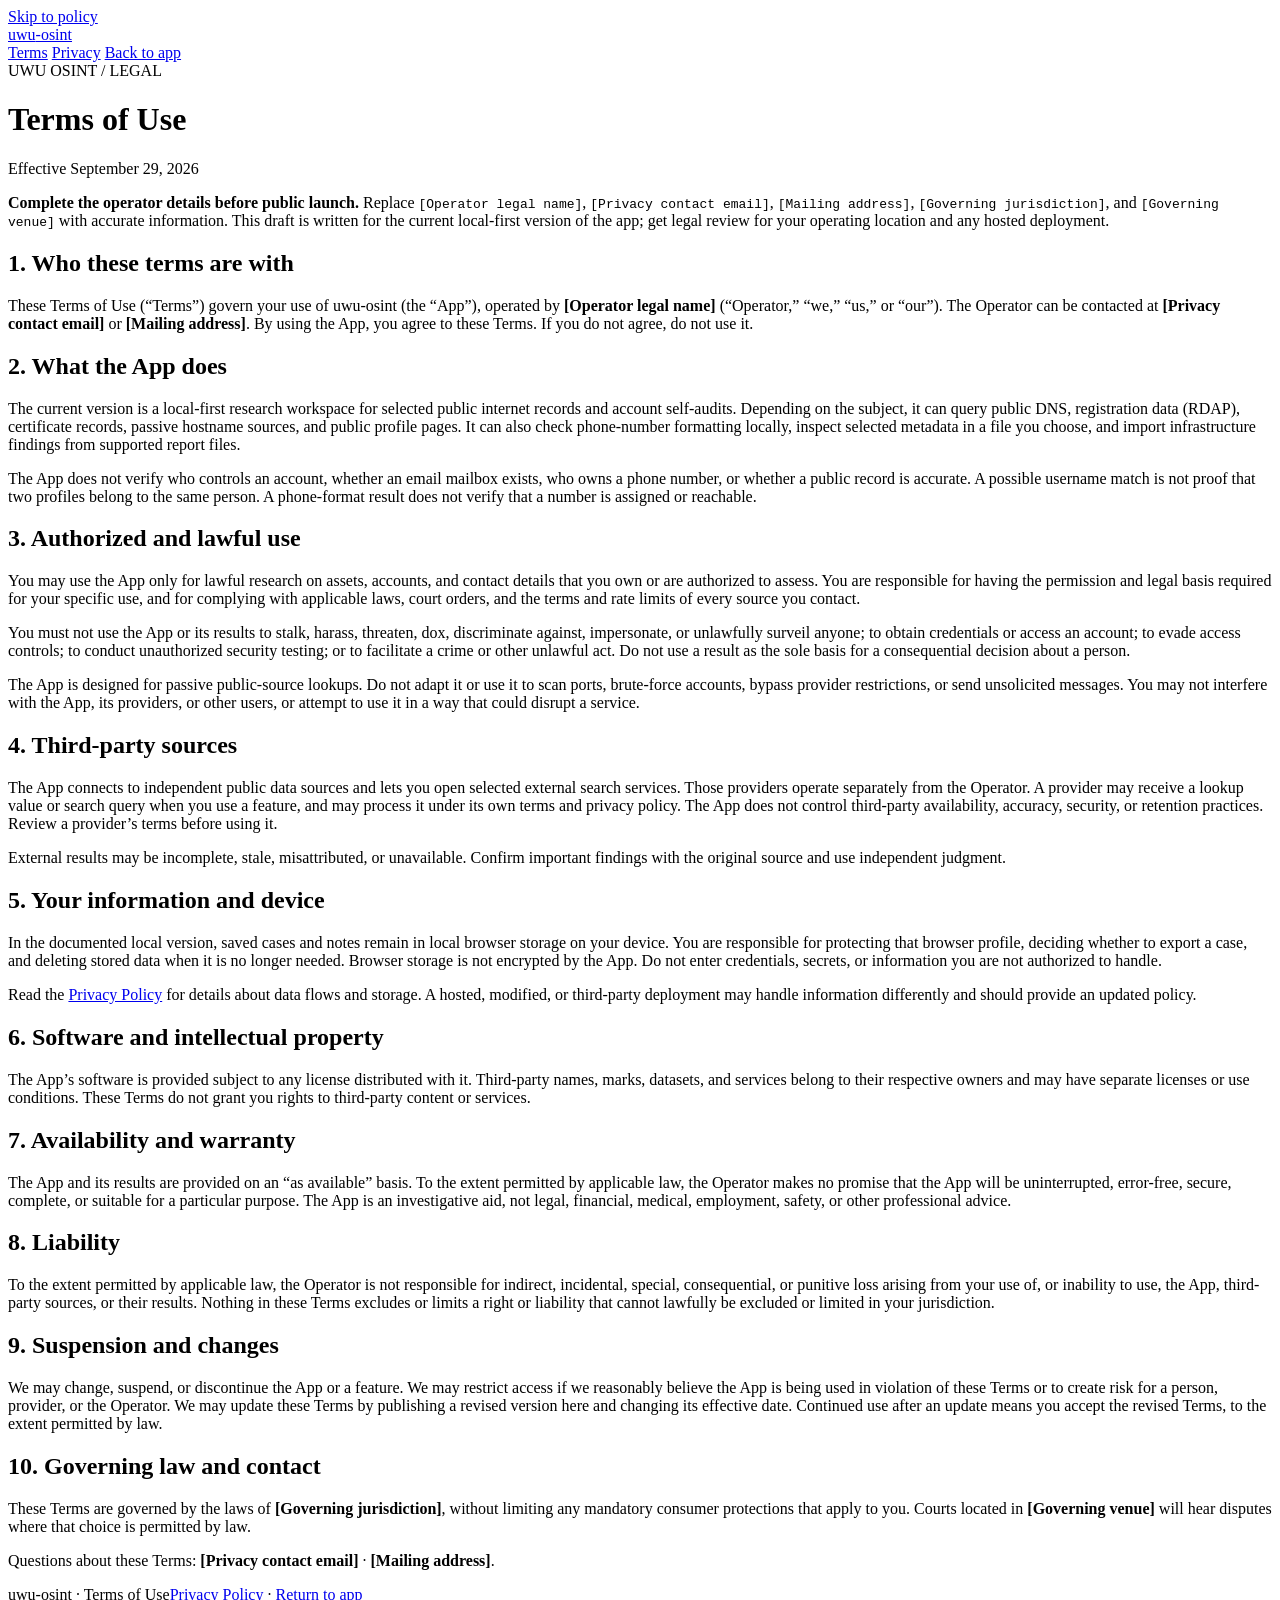
==== commit 32f61805: "Clarify terms jurisdiction and venue placeholders" ====
--- a/src/terms.html
+++ b/src/terms.html
@@ -26,7 +26,7 @@
       </div>
       <aside class="legal-notice" role="note">
         <strong>Complete the operator details before public launch.</strong>
-        Replace <code>[Operator legal name]</code>, <code>[Privacy contact email]</code>, <code>[Mailing address]</code>, and <code>[Governing jurisdiction]</code> with accurate information. This draft is written for the current local-first version of the app; get legal review for your operating location and any hosted deployment.
+        Replace <code>[Operator legal name]</code>, <code>[Privacy contact email]</code>, <code>[Mailing address]</code>, <code>[Governing jurisdiction]</code>, and <code>[Governing venue]</code> with accurate information. This draft is written for the current local-first version of the app; get legal review for your operating location and any hosted deployment.
       </aside>
       <article class="legal-content">
         <section>
@@ -72,7 +72,7 @@
         </section>
         <section>
           <h2>10. Governing law and contact</h2>
-          <p>These Terms are governed by the laws of <strong>[Governing jurisdiction]</strong>, without limiting any mandatory consumer protections that apply to you. Courts located in <strong>[Governing jurisdiction and venue]</strong> will hear disputes where that choice is permitted by law.</p>
+          <p>These Terms are governed by the laws of <strong>[Governing jurisdiction]</strong>, without limiting any mandatory consumer protections that apply to you. Courts located in <strong>[Governing venue]</strong> will hear disputes where that choice is permitted by law.</p>
           <p>Questions about these Terms: <strong>[Privacy contact email]</strong> · <strong>[Mailing address]</strong>.</p>
         </section>
       </article>
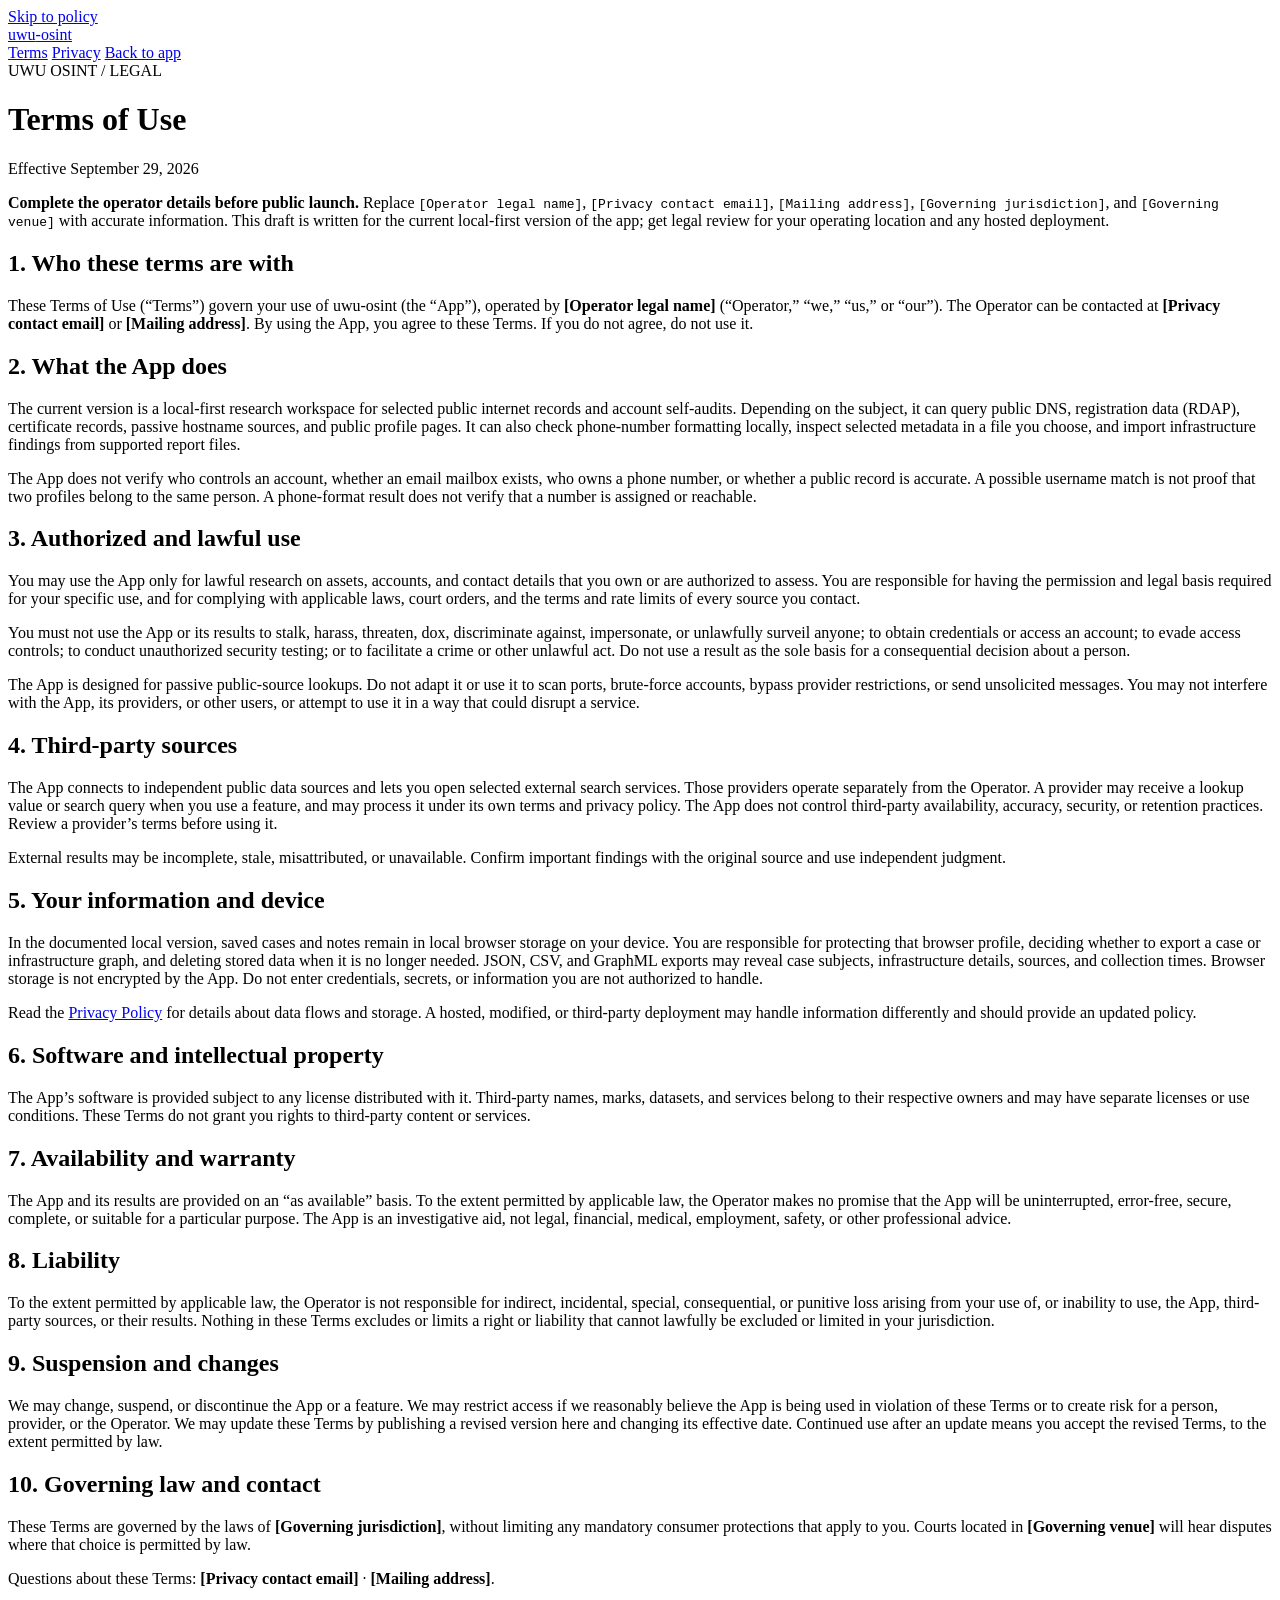
==== commit 8f7e8217: "Clarify graph export handling" ====
--- a/src/terms.html
+++ b/src/terms.html
@@ -51,7 +51,7 @@
         </section>
         <section>
           <h2>5. Your information and device</h2>
-          <p>In the documented local version, saved cases and notes remain in local browser storage on your device. You are responsible for protecting that browser profile, deciding whether to export a case, and deleting stored data when it is no longer needed. Browser storage is not encrypted by the App. Do not enter credentials, secrets, or information you are not authorized to handle.</p>
+          <p>In the documented local version, saved cases and notes remain in local browser storage on your device. You are responsible for protecting that browser profile, deciding whether to export a case or infrastructure graph, and deleting stored data when it is no longer needed. JSON, CSV, and GraphML exports may reveal case subjects, infrastructure details, sources, and collection times. Browser storage is not encrypted by the App. Do not enter credentials, secrets, or information you are not authorized to handle.</p>
           <p>Read the <a href="/privacy.html">Privacy Policy</a> for details about data flows and storage. A hosted, modified, or third-party deployment may handle information differently and should provide an updated policy.</p>
         </section>
         <section>
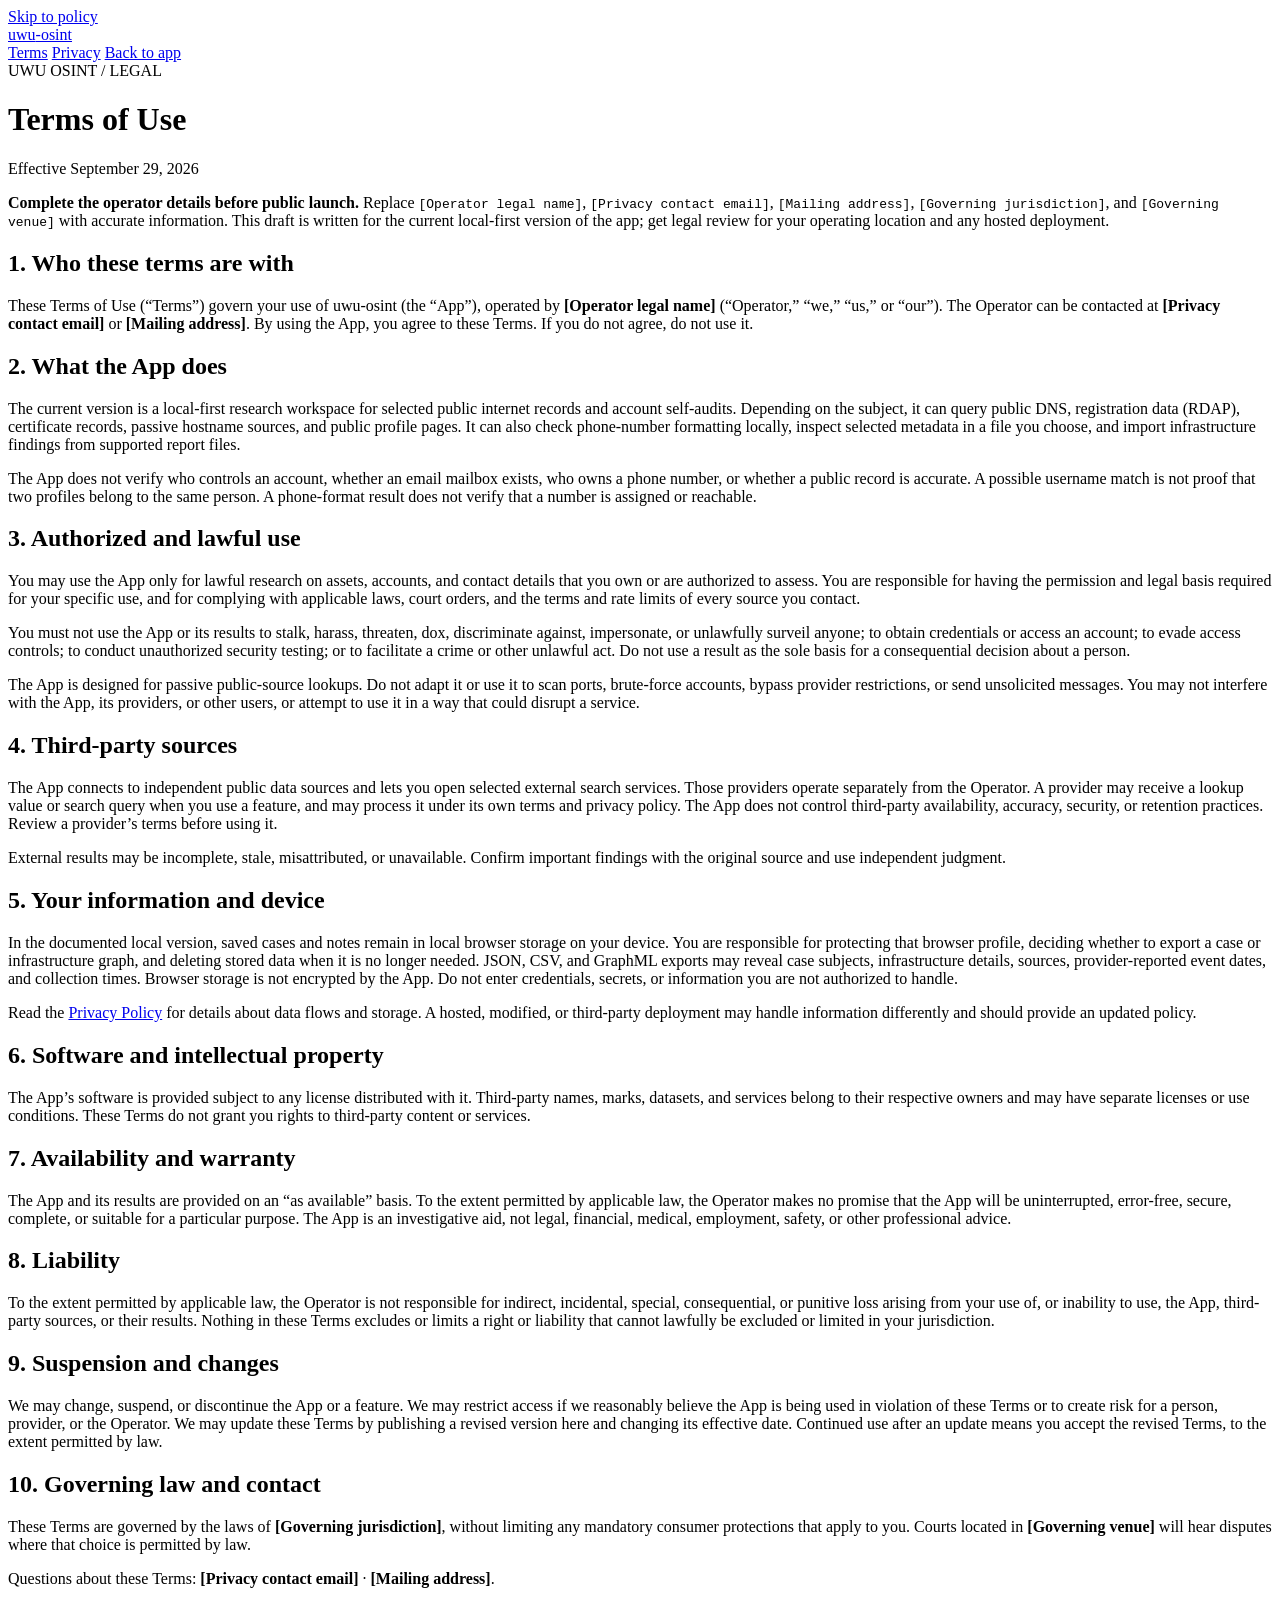
==== commit 1d114a92: "Clarify exported graph evidence fields" ====
--- a/src/terms.html
+++ b/src/terms.html
@@ -51,7 +51,7 @@
         </section>
         <section>
           <h2>5. Your information and device</h2>
-          <p>In the documented local version, saved cases and notes remain in local browser storage on your device. You are responsible for protecting that browser profile, deciding whether to export a case or infrastructure graph, and deleting stored data when it is no longer needed. JSON, CSV, and GraphML exports may reveal case subjects, infrastructure details, sources, and collection times. Browser storage is not encrypted by the App. Do not enter credentials, secrets, or information you are not authorized to handle.</p>
+          <p>In the documented local version, saved cases and notes remain in local browser storage on your device. You are responsible for protecting that browser profile, deciding whether to export a case or infrastructure graph, and deleting stored data when it is no longer needed. JSON, CSV, and GraphML exports may reveal case subjects, infrastructure details, sources, provider-reported event dates, and collection times. Browser storage is not encrypted by the App. Do not enter credentials, secrets, or information you are not authorized to handle.</p>
           <p>Read the <a href="/privacy.html">Privacy Policy</a> for details about data flows and storage. A hosted, modified, or third-party deployment may handle information differently and should provide an updated policy.</p>
         </section>
         <section>
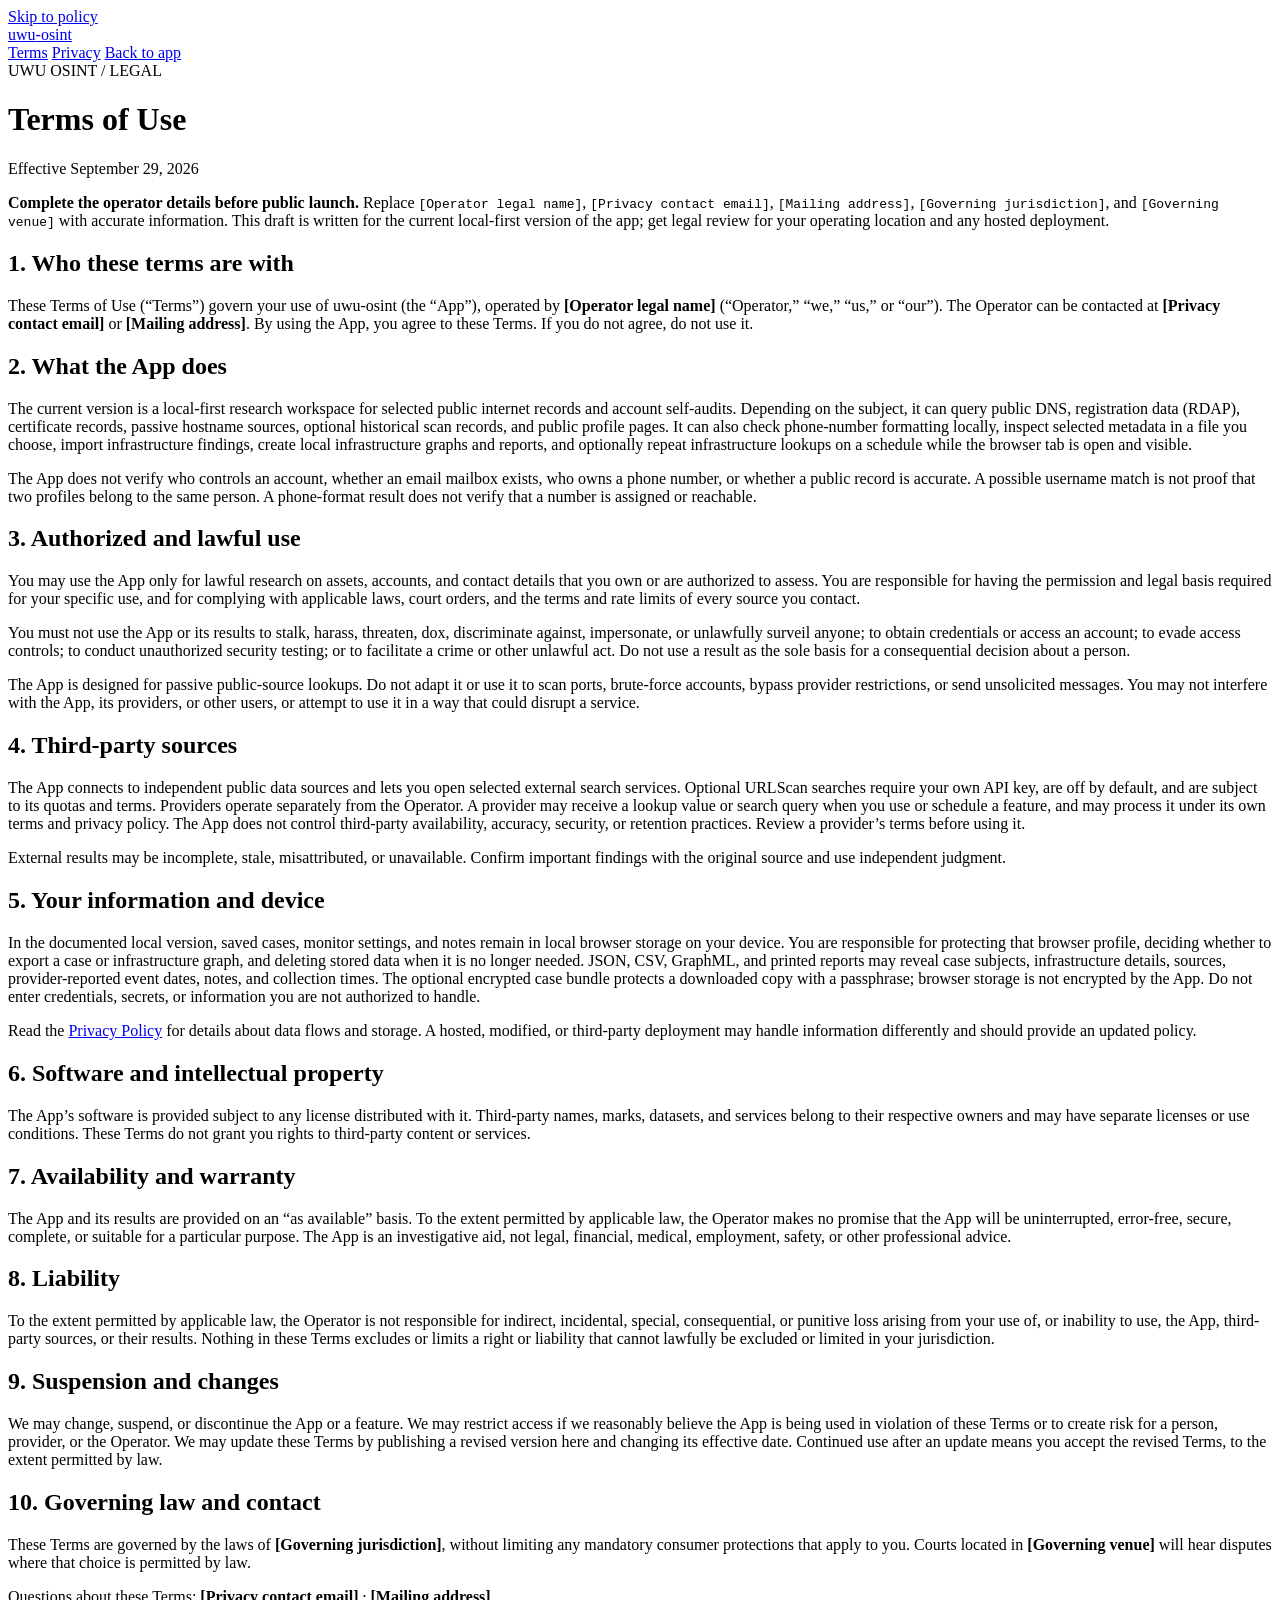
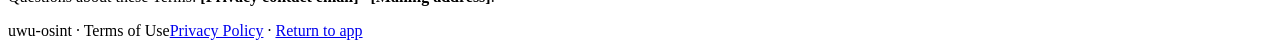
==== commit 15190192: "Expand infrastructure analysis and case workflows" ====
--- a/src/terms.html
+++ b/src/terms.html
@@ -35,7 +35,7 @@
         </section>
         <section>
           <h2>2. What the App does</h2>
-          <p>The current version is a local-first research workspace for selected public internet records and account self-audits. Depending on the subject, it can query public DNS, registration data (RDAP), certificate records, passive hostname sources, and public profile pages. It can also check phone-number formatting locally, inspect selected metadata in a file you choose, and import infrastructure findings from supported report files.</p>
+          <p>The current version is a local-first research workspace for selected public internet records and account self-audits. Depending on the subject, it can query public DNS, registration data (RDAP), certificate records, passive hostname sources, optional historical scan records, and public profile pages. It can also check phone-number formatting locally, inspect selected metadata in a file you choose, import infrastructure findings, create local infrastructure graphs and reports, and optionally repeat infrastructure lookups on a schedule while the browser tab is open and visible.</p>
           <p>The App does not verify who controls an account, whether an email mailbox exists, who owns a phone number, or whether a public record is accurate. A possible username match is not proof that two profiles belong to the same person. A phone-format result does not verify that a number is assigned or reachable.</p>
         </section>
         <section>
@@ -46,12 +46,12 @@
         </section>
         <section>
           <h2>4. Third-party sources</h2>
-          <p>The App connects to independent public data sources and lets you open selected external search services. Those providers operate separately from the Operator. A provider may receive a lookup value or search query when you use a feature, and may process it under its own terms and privacy policy. The App does not control third-party availability, accuracy, security, or retention practices. Review a provider’s terms before using it.</p>
+          <p>The App connects to independent public data sources and lets you open selected external search services. Optional URLScan searches require your own API key, are off by default, and are subject to its quotas and terms. Providers operate separately from the Operator. A provider may receive a lookup value or search query when you use or schedule a feature, and may process it under its own terms and privacy policy. The App does not control third-party availability, accuracy, security, or retention practices. Review a provider’s terms before using it.</p>
           <p>External results may be incomplete, stale, misattributed, or unavailable. Confirm important findings with the original source and use independent judgment.</p>
         </section>
         <section>
           <h2>5. Your information and device</h2>
-          <p>In the documented local version, saved cases and notes remain in local browser storage on your device. You are responsible for protecting that browser profile, deciding whether to export a case or infrastructure graph, and deleting stored data when it is no longer needed. JSON, CSV, and GraphML exports may reveal case subjects, infrastructure details, sources, provider-reported event dates, and collection times. Browser storage is not encrypted by the App. Do not enter credentials, secrets, or information you are not authorized to handle.</p>
+          <p>In the documented local version, saved cases, monitor settings, and notes remain in local browser storage on your device. You are responsible for protecting that browser profile, deciding whether to export a case or infrastructure graph, and deleting stored data when it is no longer needed. JSON, CSV, GraphML, and printed reports may reveal case subjects, infrastructure details, sources, provider-reported event dates, notes, and collection times. The optional encrypted case bundle protects a downloaded copy with a passphrase; browser storage is not encrypted by the App. Do not enter credentials, secrets, or information you are not authorized to handle.</p>
           <p>Read the <a href="/privacy.html">Privacy Policy</a> for details about data flows and storage. A hosted, modified, or third-party deployment may handle information differently and should provide an updated policy.</p>
         </section>
         <section>
